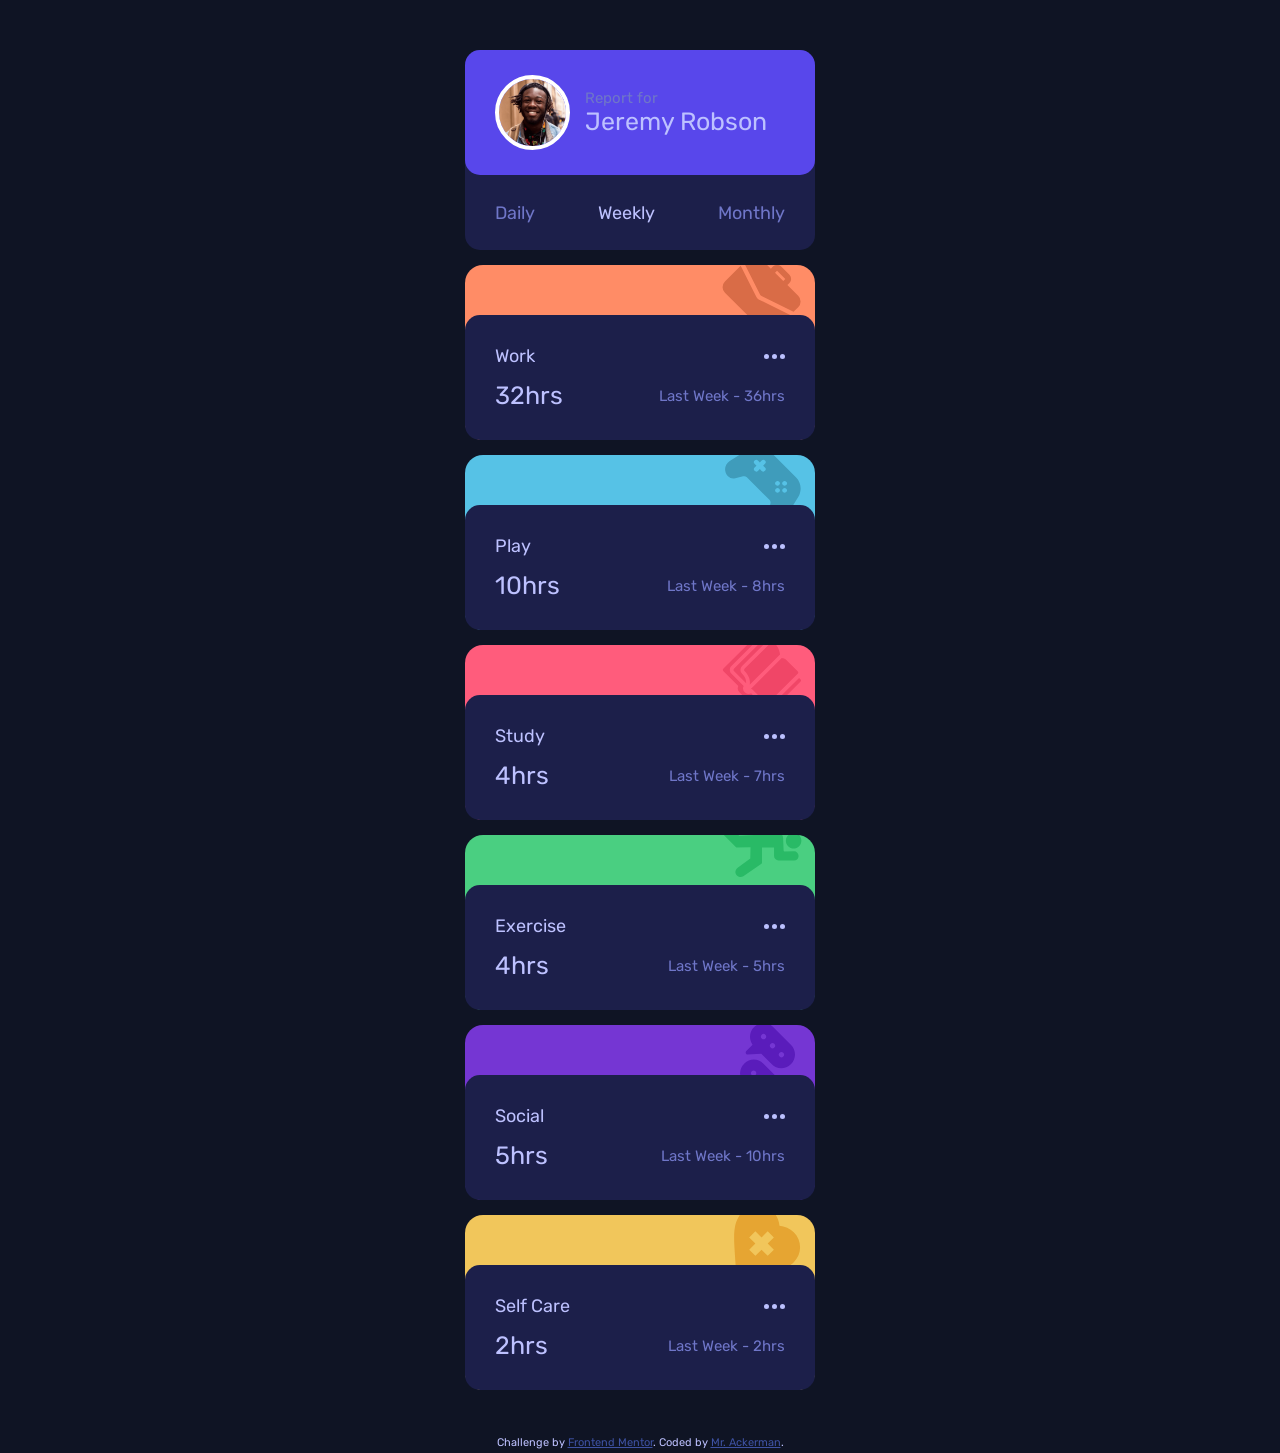
==== index.html @ a3f04f45 "Mobile design" ====
<!DOCTYPE html>
<html lang="en">
<head>
  <meta charset="UTF-8">
  <meta name="viewport" content="width=device-width, initial-scale=1.0"> <!-- displays site properly based on user's device -->
  <link rel="stylesheet" type="text/css" href="styles.css"/>
  <link rel="stylesheet" type="text/css" href="desktop.css" media="screen and (min-width:600px)"/>
  <link rel="icon" type="image/png" sizes="32x32" href="./images/favicon-32x32.png">
  <link rel="preconnect" href="https://fonts.googleapis.com">
  <link rel="preconnect" href="https://fonts.gstatic.com" crossorigin>
  <link href="https://fonts.googleapis.com/css2?family=Rubik:wght@300;400;500&display=swap" rel="stylesheet">
  <title>Frontend Mentor | Time tracking dashboard</title>
</head>
<body>

  <main>
    <section class="mainContainer">
      <div class="userContainer">
        <span class="userPicture"></span>
        <div class="userData">
          <div class="reportText">Report for</div>
          <div class="userName">Jeremy Robson</div>
        </div>
      </div>

      <div class="timeOptionsContainer">
        <button class="dailyButton">Daily</button>
        <button class="weeklyButton">Weekly</button>
        <button class="monthlyButton">Monthly</button>
      </div>  
    </section>
  </main>

  
  <div class="attribution">
    Challenge by <a href="https://www.frontendmentor.io?ref=challenge" target="_blank">Frontend Mentor</a>. 
    Coded by <a href="https://www.frontendmentor.io/profile/SFCC5555">Mr. Ackerman</a>.
  </div>
  <script src="index.js"></script>
</body>
</html>
---- styles.css ----
* {
    box-sizing: border-box;
    margin: 0;
    padding: 0;
}

html {
    font-size: 62.5%;
}

:root {
    --fontOne:'Rubik', sans-serif;

    --blue: hsl(246, 80%, 60%);
    --work: hsl(15, 100%, 70%);
    --play: hsl(195, 74%, 62%);
    --study: hsl(348, 100%, 68%);
    --exercise: hsl(145, 58%, 55%);
    --social: hsl(264, 64%, 52%);
    --selfCare: hsl(43, 84%, 65%);

    --veryDarkBlue: hsl(226, 43%, 10%);
    --darkBlue: hsl(235, 46%, 20%);
    --desaturatedBlue: hsl(235, 45%, 61%);
    --paleBlue: hsl(236, 100%, 87%);

    --purple:hsl(228, 45%, 44%);
}

body {
    font-family: var(--fontOne);
    background-color: var(--veryDarkBlue);
    display: flex;
    flex-direction: column;
    align-items: center;
    padding-top: 50px;
}

main {
    width: 350px;
    display: flex;
    flex-direction: column;
    align-items: center;
}

.mainContainer {
    width: 100%;
    height: 200px;
    background-color: var(--darkBlue);
    border-radius: 15px;
    display: flex;
    flex-direction: column;
}

.userContainer {
    width: 100%;
    height: 125px;
    background-color: var(--blue);
    border-radius: 15px;
    padding: 30px;
    display: flex;
    align-items: center;
}

.userPicture {
    width: 75px;
    height: 75px;
    border-radius: 50%;
    border: 4px solid white;
    display: inline-block;
    background-image: url("./images/image-jeremy.png");
    background-position: center;
    background-repeat: no-repeat;
    background-size: 100%;
    margin-right: 15px;

}

.userData {
    display: flex;
    flex-direction: column;
    align-items: flex-start;

}

.reportText {
    font-size: 1.5rem;
    color: var(--desaturatedBlue);
}

.userName {
    font-size: 2.5rem;
    color: var(--paleBlue);
}

.timeOptionsContainer {
    width: 100%;
    height: 75px;
    display: flex;
    align-items: center;
    justify-content: space-between;
    padding: 30px;
}

.timeOptionsContainer button {
    
    font-family: var(--fontOne);
    background-color: var(--darkBlue);
    border: none;
    font-size: 1.8rem;
    color: var(--desaturatedBlue);
}

.timeOptionsContainer button:hover {
    cursor: pointer;
    color: var(--paleBlue);
}


.activityMainContainer {

    width: 100%;
    height: 175px;
    border-radius: 18px;
    display: flex;
    flex-direction: column;
    justify-content: flex-end;
    margin-top: 15px;
    background-repeat: no-repeat;
    background-position: 95% -10%;

}

#work {
    background-color: var(--work);
    background-image: url(./images/icon-work.svg); 
}

#play {
    background-color: var(--play);
    background-image: url(./images/icon-play.svg); 
}

#study {
    background-color: var(--study);
    background-image: url(./images/icon-study.svg); 
}

#exercise {
    background-color: var(--exercise);
    background-image: url(./images/icon-exercise.svg); 
}

#social {
    background-color: var(--social);
    background-image: url(./images/icon-social.svg); 
}

#selfcare {
    background-color: var(--selfCare);
    background-image: url(./images/icon-self-care.svg); 
}

.activityDataContainer {
    width: 100%;
    height: 125px;
    background-color: var(--darkBlue);
    border-radius: 15px;
    padding: 30px;
    display: flex;
    flex-direction: column;
    align-items: center;
    justify-content: space-between;
}

.activityDataContainer:hover {
    cursor: pointer;
    background-color: hsl(236, 41%, 32%);
}

.activityDataBlockOne {
    width: 100%;
    display: flex;
    align-items: center;
    justify-content: space-between;
}

.activityDataBlockTwo {
    width: 100%;
    display: flex;
    align-items: center;
    justify-content: space-between;
}

.activityName {
    color: var(--paleBlue);
    font-size: 1.8rem;
}

.menuIcon {
    display: inline-block;
    width: 21px;
    height: 5px;
    background-image: url(./images/icon-ellipsis.svg);
    background-position: center;
    background-repeat: no-repeat;
}

.menuIcon:hover {
    background-image: url(./images/icon-ellipsis\ copy.svg);
}

.time {
    color: var(--paleBlue);
    font-size: 2.5rem;
}

.last {
    color: var(--desaturatedBlue);
    font-size: 1.5rem;
}


.attribution {
    font-size: 1.1rem;
    color: var(--paleBlue);
    margin-bottom: 4px;
    margin-top: 46px;
    
}
.attribution a {
    color: var(--purple);
}
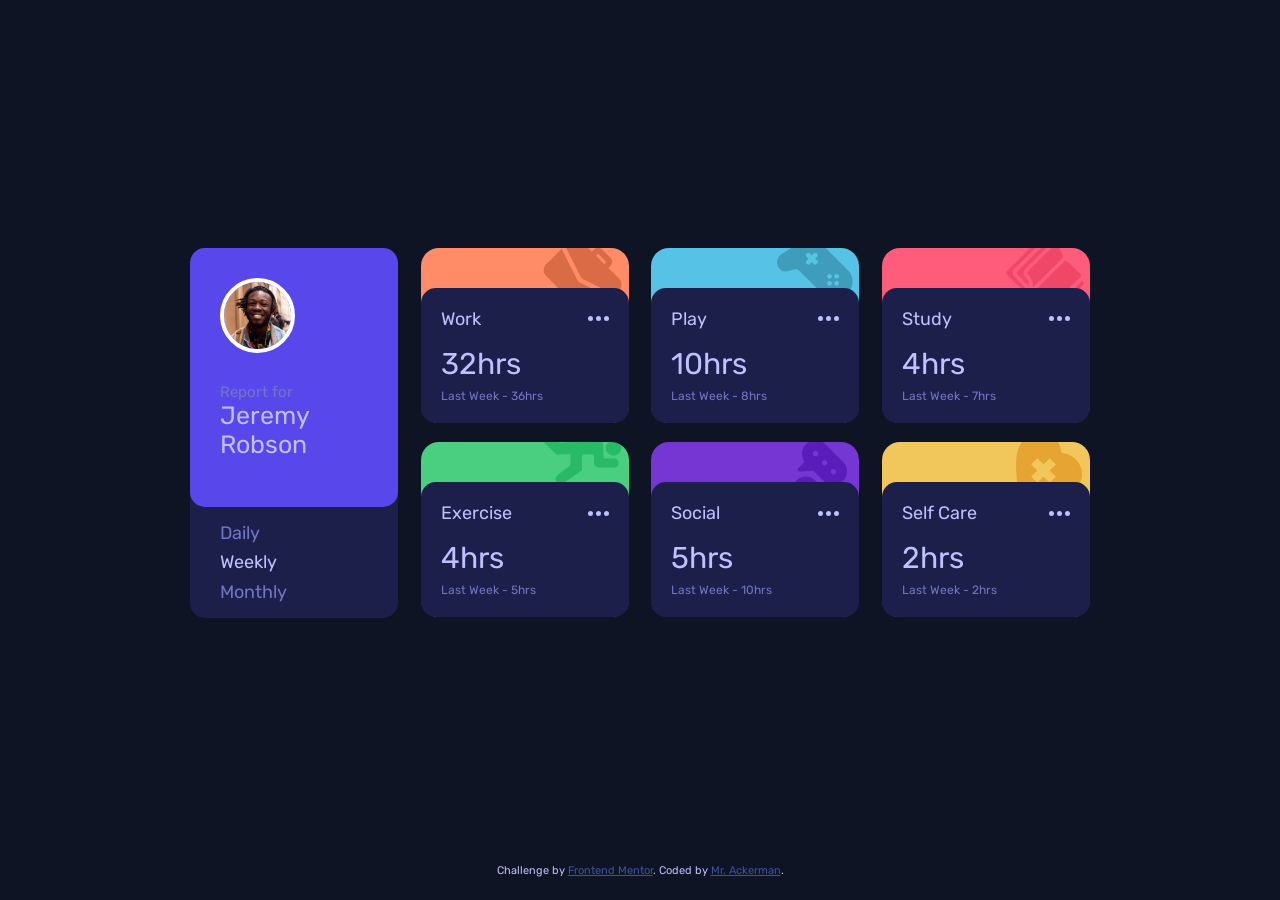
==== commit 528f0e25: "actualización" ====
--- a/index.html
+++ b/index.html
@@ -1,10 +1,10 @@
 <!DOCTYPE html>
-<html lang="en">
+<html lang="es">
 <head>
   <meta charset="UTF-8">
   <meta name="viewport" content="width=device-width, initial-scale=1.0"> <!-- displays site properly based on user's device -->
   <link rel="stylesheet" type="text/css" href="styles.css"/>
-  <link rel="stylesheet" type="text/css" href="desktop.css" media="screen and (min-width:600px)"/>
+  <link rel="stylesheet" type="text/css" href="desktop.css" media="screen and (min-width:650px)"/>
   <link rel="icon" type="image/png" sizes="32x32" href="./images/favicon-32x32.png">
   <link rel="preconnect" href="https://fonts.googleapis.com">
   <link rel="preconnect" href="https://fonts.gstatic.com" crossorigin>
--- a/styles.css
+++ b/styles.css
@@ -33,6 +33,7 @@
     display: flex;
     flex-direction: column;
     align-items: center;
+    justify-content: center;
     padding-top: 50px;
 }
 
--- a/desktop.css
+++ b/desktop.css
@@ -0,0 +1,73 @@
+body {
+    height: 100vh;
+    padding: 0px;
+    padding-bottom: 35px;
+}
+
+main {
+    width: 80%;
+    min-width: 600px;
+    max-width: 900px;
+    height: 370px;
+    display:grid;
+    grid-template-columns: repeat(4,23.125%);
+    grid-template-rows: repeat(2,47.5%);
+    grid-gap: 5% 2.5%;
+    
+}
+
+.mainContainer {
+    grid-column: 1;
+    grid-row: 1/3;
+    height: 100%;
+}
+
+.activityMainContainer {
+    margin:0px;
+
+}
+
+.timeOptionsContainer { 
+    height: 30%;
+    flex-direction: column;
+    align-items: flex-start;
+    padding: 15px 30px;
+
+}
+
+.activityDataContainer {
+    height: 135px;
+    padding: 20px;
+}
+
+.activityDataBlockTwo {
+    flex-direction: column;
+    align-items: flex-start;
+    height: 60%;
+}
+
+.time {
+    font-size: 3rem;
+}
+
+.last {
+    font-size: 1.2rem;
+}
+
+
+.userContainer {
+    height: 70%;
+    flex-direction: column;
+    align-items: flex-start;
+}
+
+.userPicture {
+    margin-bottom: 30px;
+}
+
+
+.attribution {
+    position: absolute;
+    top: 96%;
+    margin: 0;
+}
